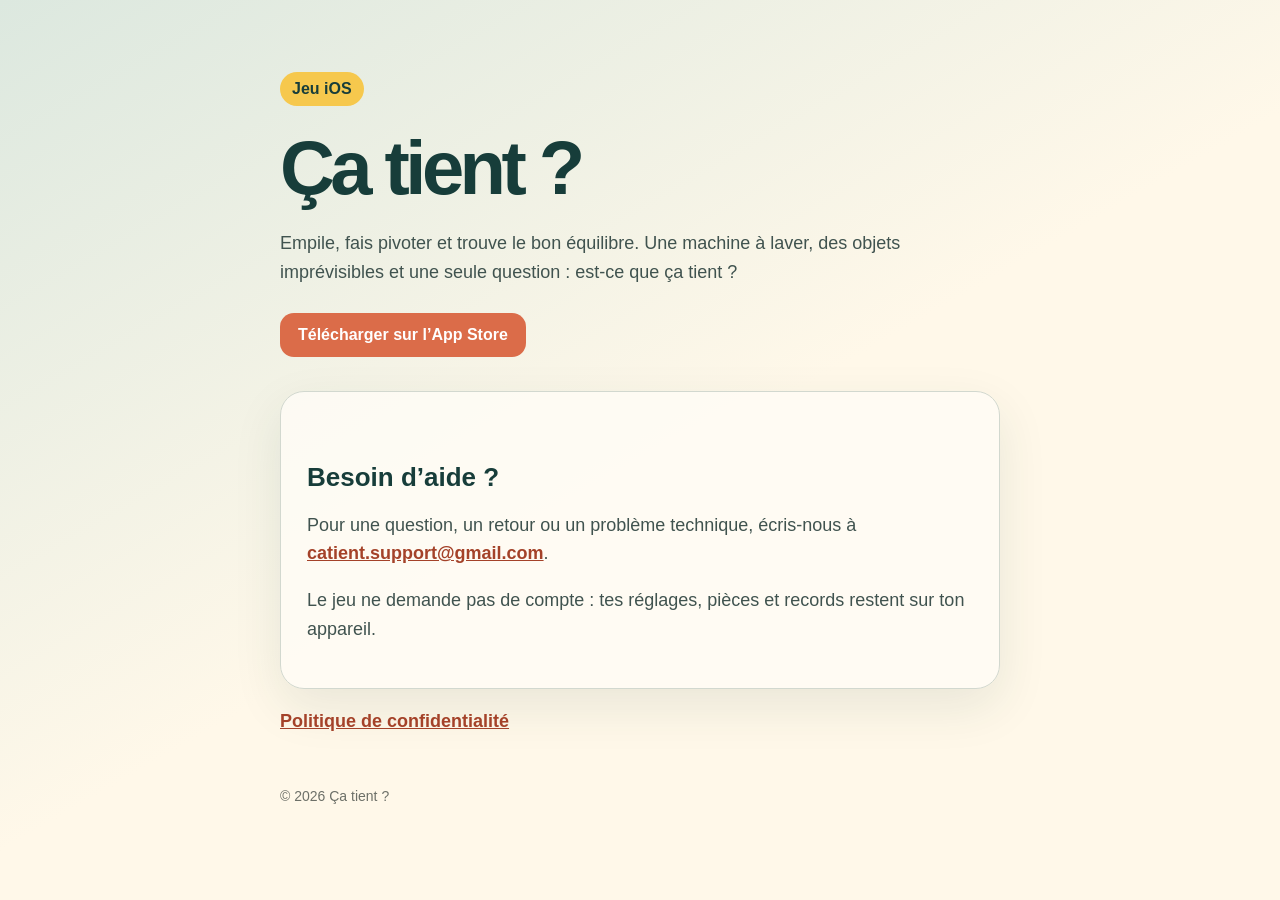
==== index.html @ 52b1aa3e "Add files via upload" ====
<!doctype html>
<html lang="fr">
<head>
  <meta charset="utf-8">
  <meta name="viewport" content="width=device-width, initial-scale=1">
  <meta name="description" content="Assistance officielle du jeu Ça tient ?">
  <title>Ça tient ? — Assistance</title>
  <style>
    :root { color-scheme: light; --ink:#173d3a; --paper:#fff8e9; --coral:#db6c49; --muted:#6d7068; }
    * { box-sizing:border-box; } body { margin:0; font-family:-apple-system,BlinkMacSystemFont,"Segoe UI",sans-serif; color:var(--ink); background:linear-gradient(150deg,#dce8df 0%,var(--paper) 52%); min-height:100vh; }
    main { width:min(720px,calc(100% - 40px)); margin:0 auto; padding:72px 0; } .badge { display:inline-block; margin-bottom:18px; padding:8px 12px; border-radius:999px; background:#f6c84d; font-weight:750; } h1 { margin:0; font-size:clamp(42px,10vw,76px); letter-spacing:-.06em; } h2 { margin:44px 0 10px; font-size:26px; } p,li { font-size:18px; line-height:1.6; color:#40534f; } .card { margin-top:34px; padding:26px; border:1px solid #d2d8cf; border-radius:24px; background:#fffdf7cc; box-shadow:0 18px 50px #173d3a18; } a { color:#a44229; font-weight:700; } .cta { display:inline-block; margin-top:8px; padding:13px 18px; border-radius:14px; color:white; background:var(--coral); text-decoration:none; } footer { margin-top:52px; color:var(--muted); font-size:14px; }
  </style>
</head>
<body>
  <main>
    <span class="badge">Jeu iOS</span>
    <h1>Ça tient ?</h1>
    <p>Empile, fais pivoter et trouve le bon équilibre. Une machine à laver, des objets imprévisibles et une seule question&nbsp;: est-ce que ça tient&nbsp;?</p>
    <a class="cta" href="https://apps.apple.com/fr/app/%C3%A7a-tient/id6809419002">Télécharger sur l’App Store</a>
    <section class="card">
      <h2>Besoin d’aide&nbsp;?</h2>
      <p>Pour une question, un retour ou un problème technique, écris-nous à <a href="mailto:catient.support@gmail.com">catient.support@gmail.com</a>.</p>
      <p>Le jeu ne demande pas de compte&nbsp;: tes réglages, pièces et records restent sur ton appareil.</p>
    </section>
    <p><a href="privacy.html">Politique de confidentialité</a></p>
    <footer>© 2026 Ça tient ?</footer>
  </main>
</body>
</html>
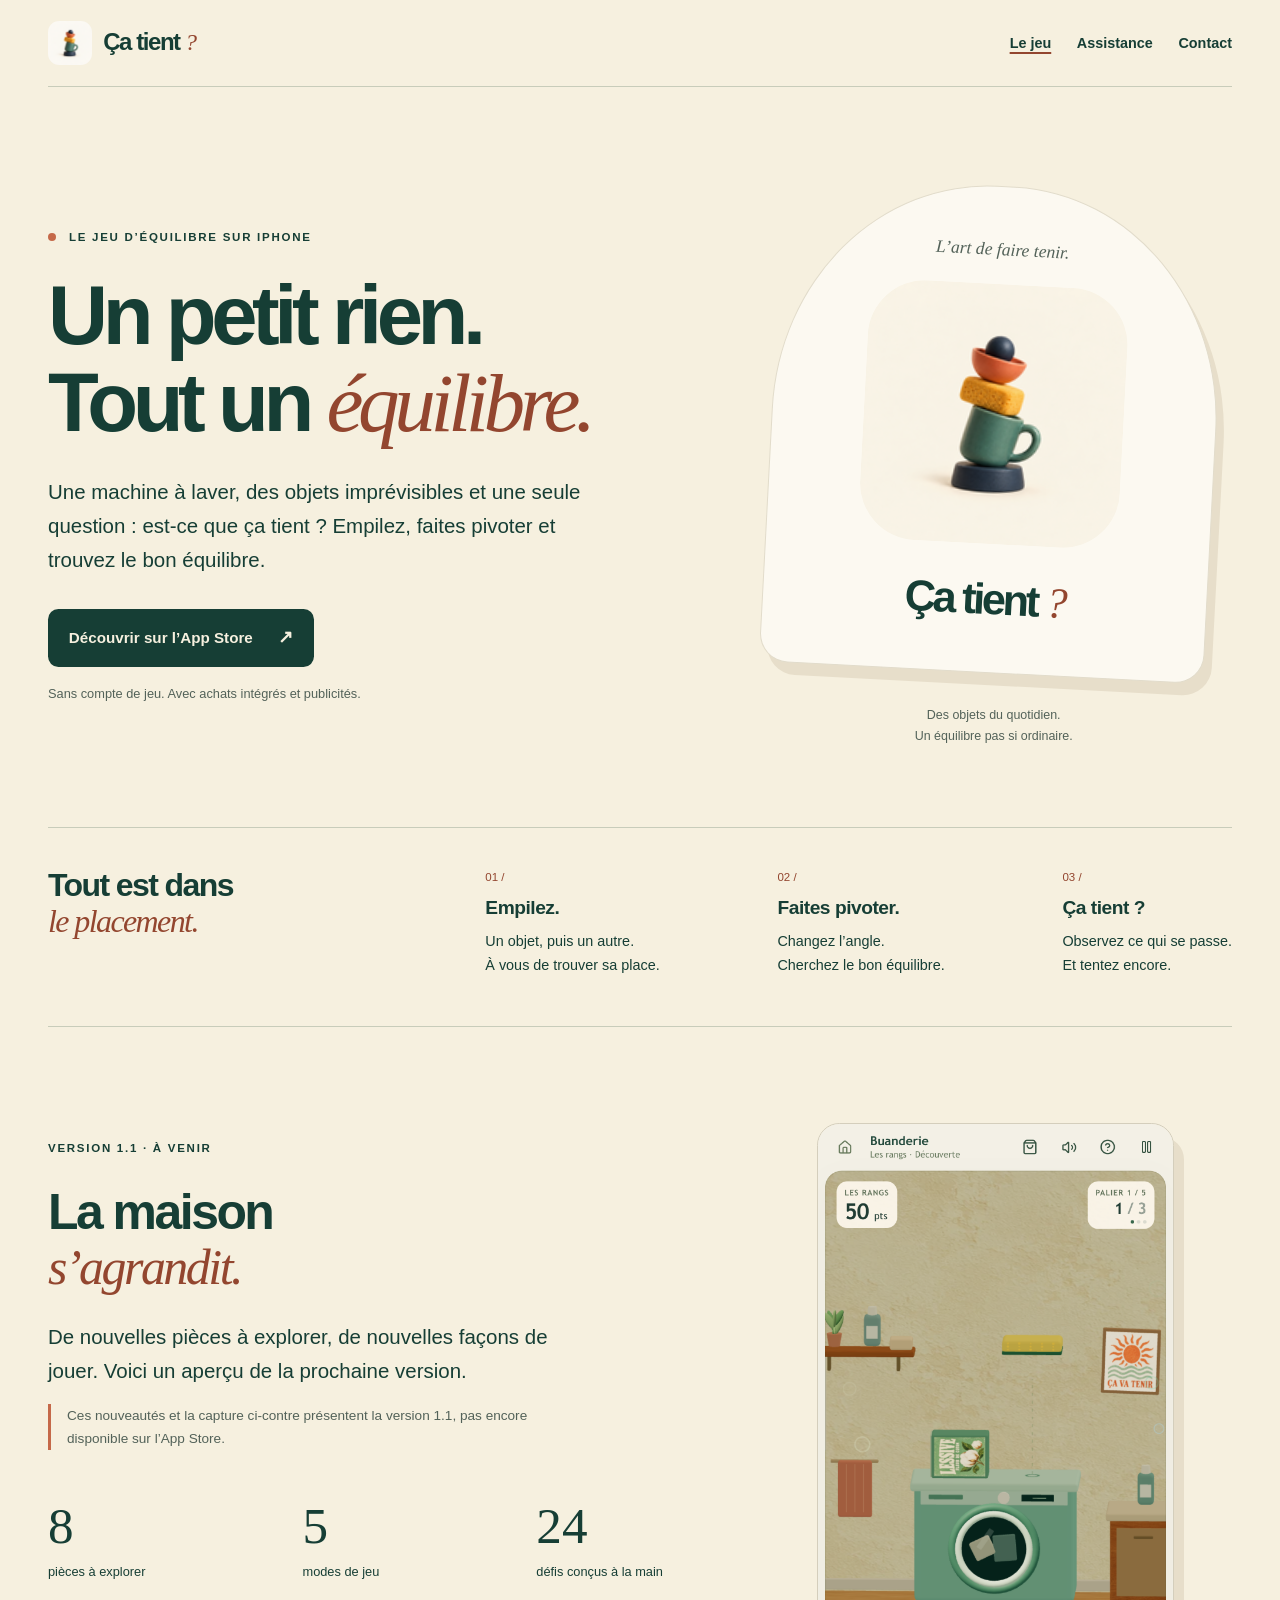
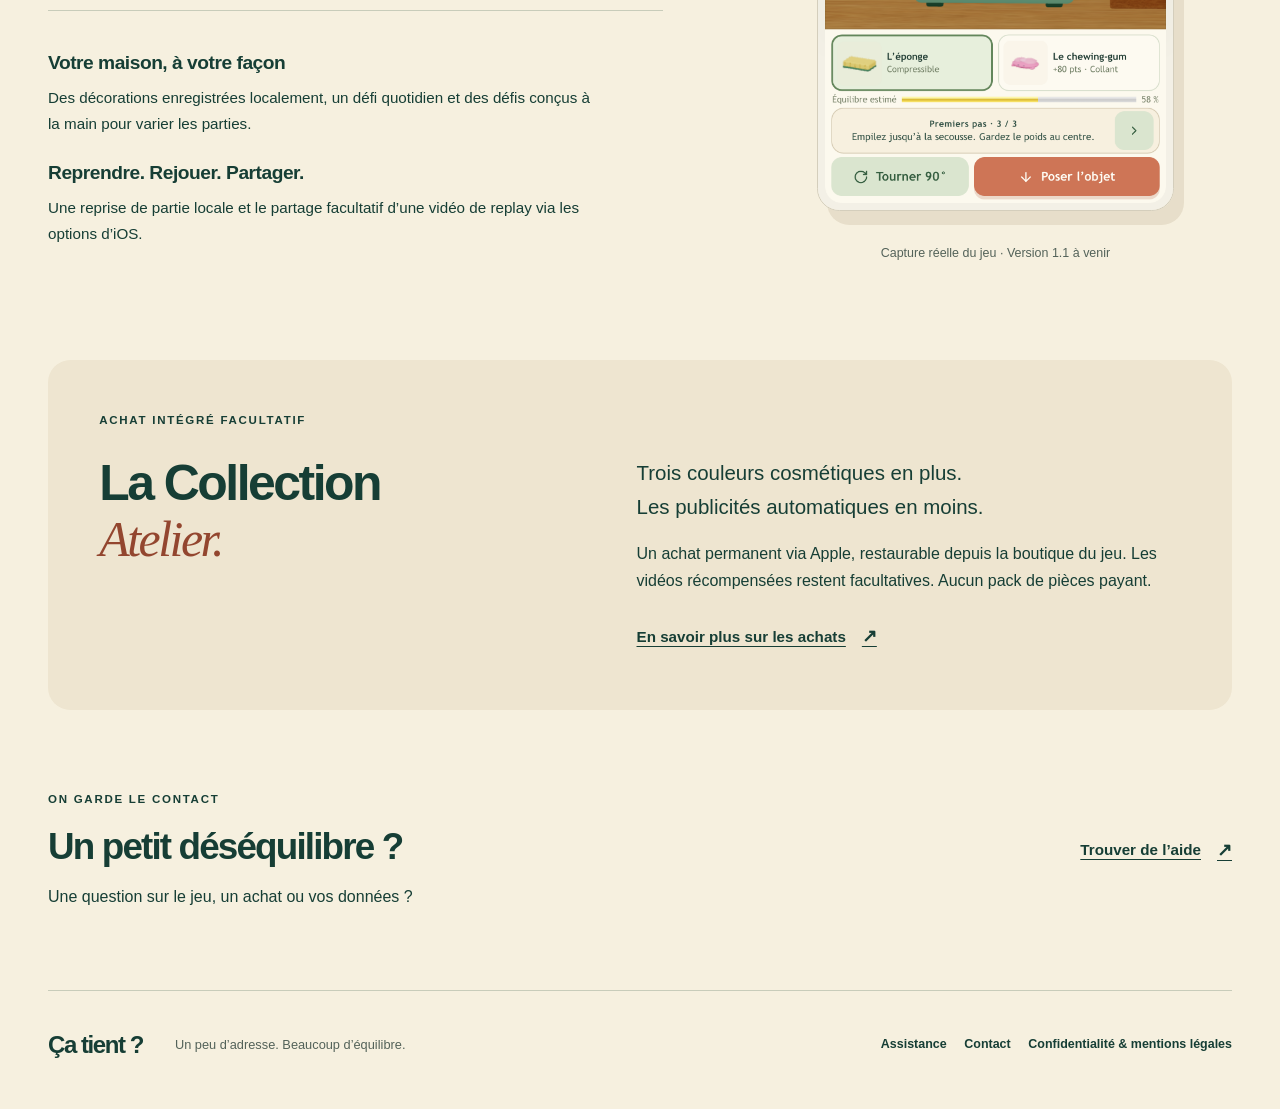
==== commit 0b8b2ba4: "Redesign public website, support and privacy pages" ====
--- a/index.html
+++ b/index.html
@@ -1,29 +1,54 @@
 <!doctype html>
 <html lang="fr">
 <head>
-  <meta charset="utf-8">
-  <meta name="viewport" content="width=device-width, initial-scale=1">
-  <meta name="description" content="Assistance officielle du jeu Ça tient ?">
-  <title>Ça tient ? — Assistance</title>
-  <style>
-    :root { color-scheme: light; --ink:#173d3a; --paper:#fff8e9; --coral:#db6c49; --muted:#6d7068; }
-    * { box-sizing:border-box; } body { margin:0; font-family:-apple-system,BlinkMacSystemFont,"Segoe UI",sans-serif; color:var(--ink); background:linear-gradient(150deg,#dce8df 0%,var(--paper) 52%); min-height:100vh; }
-    main { width:min(720px,calc(100% - 40px)); margin:0 auto; padding:72px 0; } .badge { display:inline-block; margin-bottom:18px; padding:8px 12px; border-radius:999px; background:#f6c84d; font-weight:750; } h1 { margin:0; font-size:clamp(42px,10vw,76px); letter-spacing:-.06em; } h2 { margin:44px 0 10px; font-size:26px; } p,li { font-size:18px; line-height:1.6; color:#40534f; } .card { margin-top:34px; padding:26px; border:1px solid #d2d8cf; border-radius:24px; background:#fffdf7cc; box-shadow:0 18px 50px #173d3a18; } a { color:#a44229; font-weight:700; } .cta { display:inline-block; margin-top:8px; padding:13px 18px; border-radius:14px; color:white; background:var(--coral); text-decoration:none; } footer { margin-top:52px; color:var(--muted); font-size:14px; }
-  </style>
+<meta charset="utf-8">
+<meta name="viewport" content="width=device-width, initial-scale=1">
+<link rel="canonical" href="https://catientgame.github.io/">
+<title>Tout un équilibre — Ça tient ?</title>
+<meta name="description" content="Empilez, faites pivoter et trouvez le bon équilibre. Découvrez Ça tient ?, le jeu sur iPhone, et un aperçu de la version 1.1 à venir.">
+<meta name="theme-color" content="#f6f0df">
+<meta property="og:type" content="website">
+<meta property="og:locale" content="fr_FR">
+<meta property="og:site_name" content="Ça tient ?">
+<meta property="og:title" content="Tout un équilibre — Ça tient ?">
+<meta property="og:description" content="Empilez, faites pivoter et trouvez le bon équilibre. Découvrez Ça tient ?, le jeu sur iPhone, et un aperçu de la version 1.1 à venir.">
+<meta property="og:url" content="https://catientgame.github.io/index.html">
+<meta property="og:image" content="https://catientgame.github.io/app-icon.png">
+<meta property="og:image:alt" content="L’icône de Ça tient ? : une tasse et des objets en équilibre.">
+<meta name="twitter:card" content="summary">
+<link rel="icon" type="image/png" href="app-icon.png">
+<link rel="apple-touch-icon" href="app-icon.png">
+<link rel="stylesheet" href="styles.css">
+<script src="site.js" defer></script>
 </head>
 <body>
-  <main>
-    <span class="badge">Jeu iOS</span>
-    <h1>Ça tient ?</h1>
-    <p>Empile, fais pivoter et trouve le bon équilibre. Une machine à laver, des objets imprévisibles et une seule question&nbsp;: est-ce que ça tient&nbsp;?</p>
-    <a class="cta" href="https://apps.apple.com/fr/app/%C3%A7a-tient/id6809419002">Télécharger sur l’App Store</a>
-    <section class="card">
-      <h2>Besoin d’aide&nbsp;?</h2>
-      <p>Pour une question, un retour ou un problème technique, écris-nous à <a href="mailto:catient.support@gmail.com">catient.support@gmail.com</a>.</p>
-      <p>Le jeu ne demande pas de compte&nbsp;: tes réglages, pièces et records restent sur ton appareil.</p>
-    </section>
-    <p><a href="privacy.html">Politique de confidentialité</a></p>
-    <footer>© 2026 Ça tient ?</footer>
-  </main>
+<a class="skip-link" href="#contenu">Aller au contenu</a>
+<header class="site-header wrap">
+<a class="brand" href="index.html" aria-label="Ça tient ? — Accueil"><img src="app-icon.png" width="44" height="44" alt=""><span>Ça tient <em>?</em></span></a>
+<nav aria-label="Navigation principale"><a href="index.html" aria-current="page">Le jeu</a><a href="support.html">Assistance</a><a href="contact.html">Contact</a></nav>
+</header>
+<main id="contenu">
+<section class="hero wrap" aria-labelledby="hero-title">
+<div class="hero-copy"><p class="eyebrow"><span class="little-dot" aria-hidden="true"></span> Le jeu d’équilibre sur iPhone</p>
+<h1 id="hero-title">Un petit rien.<br>Tout un <em>équilibre.</em></h1>
+<p class="lead">Une machine à laver, des objets imprévisibles et une seule question : est-ce que ça tient ? Empilez, faites pivoter et trouvez le bon équilibre.</p>
+<a class="button" href="https://apps.apple.com/app/id6809419002">Découvrir sur l’App Store <span aria-hidden="true">↗</span></a>
+<p class="fine-print">Sans compte de jeu. Avec achats intégrés et publicités.</p></div>
+<figure class="brand-visual"><div class="icon-composition"><span class="visual-note" aria-hidden="true">L’art de faire tenir.</span><img class="hero-icon" src="app-icon.png" width="180" height="180" alt="Icône de Ça tient ? : une tasse verte, une éponge, un bol et une bille en équilibre."><span class="visual-signature" aria-hidden="true">Ça tient <em>?</em></span></div><figcaption>Des objets du quotidien.<br>Un équilibre pas si ordinaire.</figcaption></figure>
+</section>
+<section class="how-to wrap" aria-labelledby="how-title"><h2 id="how-title">Tout est dans<br><em>le placement.</em></h2><ol><li><span aria-hidden="true">01 /</span><h3>Empilez.</h3><p>Un objet, puis un autre.<br>À vous de trouver sa place.</p></li><li><span aria-hidden="true">02 /</span><h3>Faites pivoter.</h3><p>Changez l’angle.<br>Cherchez le bon équilibre.</p></li><li><span aria-hidden="true">03 /</span><h3>Ça tient ?</h3><p>Observez ce qui se passe.<br>Et tentez encore.</p></li></ol></section>
+<section class="upcoming wrap" aria-labelledby="next-title">
+<div class="section-intro"><p class="eyebrow">Version 1.1 · À venir</p><h2 id="next-title">La maison<br><em>s’agrandit.</em></h2><p class="lead">De nouvelles pièces à explorer, de nouvelles façons de jouer. Voici un aperçu de la prochaine version.</p><p class="release-note">Ces nouveautés et la capture ci-contre présentent la version 1.1, pas encore disponible sur l’App Store.</p>
+<dl class="game-facts"><div><dt>8</dt><dd>pièces à explorer</dd></div><div><dt>5</dt><dd>modes de jeu</dd></div><div><dt>24</dt><dd>défis conçus à la main</dd></div></dl>
+<div class="feature-stories"><article><h3>Votre maison, à votre façon</h3><p>Des décorations enregistrées localement, un défi quotidien et des défis conçus à la main pour varier les parties.</p></article><article><h3>Reprendre. Rejouer. Partager.</h3><p>Une reprise de partie locale et le partage facultatif d’une vidéo de replay via les options d’iOS.</p></article></div></div>
+<figure class="game-visual"><div id="gameplay-fallback" class="capture-fallback"><img src="app-icon.png" width="180" height="180" alt="Icône du jeu Ça tient ?"><p>L’équilibre se prépare.<br>Version 1.1 à venir.</p></div><img id="gameplay" class="gameplay" alt="Aperçu de la version 1.1 : dans la buanderie, une éponge est prête à être posée au-dessus d’une boîte de lessive sur la machine à laver." hidden><figcaption>Capture réelle du jeu · Version 1.1 à venir</figcaption></figure>
+</section>
+<section class="atelier wrap" aria-labelledby="atelier-title"><p class="eyebrow">Achat intégré facultatif</p><div class="atelier-body"><h2 id="atelier-title">La Collection<br><em>Atelier.</em></h2><div><p class="lead">Trois couleurs cosmétiques en plus.<br>Les publicités automatiques en moins.</p><p>Un achat permanent via Apple, restaurable depuis la boutique du jeu. Les vidéos récompensées restent facultatives. Aucun pack de pièces payant.</p><a class="text-link" href="support.html#achats">En savoir plus sur les achats <span aria-hidden="true">↗</span></a></div></div></section>
+<section class="closing wrap"><div><p class="eyebrow">On garde le contact</p><h2>Un petit déséquilibre ?</h2><p>Une question sur le jeu, un achat ou vos données ?</p></div><a class="text-link" href="support.html">Trouver de l’aide <span aria-hidden="true">↗</span></a></section>
+</main>
+<footer class="site-footer wrap">
+<a class="footer-brand" href="index.html">Ça tient ?</a><p>Un peu d’adresse. Beaucoup d’équilibre.</p>
+<nav aria-label="Liens utiles"><a href="support.html">Assistance</a><a href="contact.html">Contact</a><a href="privacy.html">Confidentialité &amp; mentions légales</a></nav>
+</footer>
 </body>
 </html>
--- a/styles.css
+++ b/styles.css
@@ -0,0 +1,147 @@
+/* Local system typography; no tracking, remote fonts or UI dependencies. */
+:root{color-scheme:light;--paper:#f6f0df;--ink:#163e35;--accent:#c56949;--accent-ink:#93462f;--muted:#536259;--line:#c8ccba;--surface:#eee5d0;--white:#fcf9f1}
+*{box-sizing:border-box}
+html{scroll-behavior:smooth;scroll-padding-top:2rem}
+body{margin:0;background:var(--paper);color:var(--ink);font-family:-apple-system,BlinkMacSystemFont,"Segoe UI",sans-serif;font-size:1rem;line-height:1.7;-webkit-font-smoothing:antialiased}
+img{max-width:100%;height:auto;display:block}
+[hidden]{display:none!important}
+a{color:inherit;text-underline-offset:.25em;text-decoration-thickness:1px;touch-action:manipulation}
+a:hover{color:var(--accent-ink)}
+a:focus-visible{outline:3px solid var(--accent-ink);outline-offset:5px;border-radius:3px}
+::selection{background:var(--ink);color:var(--paper)}
+.wrap{width:min(100% - 3rem,74rem);margin-inline:auto}
+.skip-link{position:absolute;top:1rem;left:1rem;transform:translateY(-200%);padding:.7rem 1rem;background:var(--ink);color:var(--paper);z-index:3}
+.skip-link:focus{transform:none;color:var(--paper)}
+.site-header{display:flex;justify-content:space-between;align-items:center;gap:1rem;padding-block:1.3rem;border-bottom:1px solid var(--line)}
+.brand{display:flex;gap:.7rem;align-items:center;text-decoration:none;white-space:nowrap}
+.brand img{border-radius:.7rem;width:44px;height:44px}
+.brand span,.footer-brand{font-weight:750;font-size:1.5rem;letter-spacing:-.06em}
+.brand em{font-family:Georgia,serif;font-weight:400;color:var(--accent-ink)}
+.site-header nav,.site-footer nav{display:flex;flex-wrap:wrap;gap:.3rem 1.6rem}
+.site-header nav a,.site-footer nav a{display:inline-flex;min-height:44px;align-items:center;text-decoration:none;font-size:.9rem;font-weight:550}
+.site-header nav a[aria-current],.site-footer nav a[aria-current]{text-decoration:underline;text-decoration-color:var(--accent-ink);text-decoration-thickness:2px}
+h1,h2,h3,p,figure,dl,dd{margin:0}
+h1,h2,h3{text-wrap:balance}
+h1{font-size:clamp(3.2rem,6.5vw,5.9rem);line-height:1.04;letter-spacing:-.065em;font-weight:750}
+h2{font-size:clamp(2rem,3.9vw,3.4rem);line-height:1.12;letter-spacing:-.05em;font-weight:700}
+h3{font-size:1.4rem;line-height:1.3;letter-spacing:-.025em}
+h1 em,h2 em{font-family:Georgia,"Times New Roman",serif;font-weight:400;color:var(--accent-ink)}
+p{max-width:65ch;text-wrap:pretty}
+p+p{margin-top:1rem}
+.eyebrow{font-size:.72rem;font-weight:650;letter-spacing:.15em;text-transform:uppercase;margin-bottom:1.6rem}
+.little-dot{display:inline-block;width:.5rem;height:.5rem;border-radius:50%;background:var(--accent);margin-right:.5rem}
+.lead{font-size:clamp(1.12rem,1.6vw,1.3rem);line-height:1.65}
+.fine-print{font-size:.8rem;color:var(--muted)}
+.hero{display:grid;grid-template-columns:1.35fr 1fr;align-items:center;gap:4rem;padding-block:6.2rem 5rem}
+.hero-copy .lead{max-width:36rem;margin-top:1.8rem;margin-bottom:2rem}
+.button{display:inline-flex;gap:1.6rem;justify-content:space-between;align-items:center;min-height:52px;padding:.85rem 1.3rem;background:var(--ink);color:var(--paper);border-radius:.65rem;text-decoration:none;font-size:.95rem;font-weight:600;transition:background .18s,transform .18s}
+.button:hover{background:#285448;color:var(--paper);transform:translateY(-2px)}
+.button:active{transform:translateY(1px)}
+.button+.fine-print{margin-top:1rem}
+.button span,.text-link span{font-size:1.2em}
+.brand-visual{text-align:center;min-width:0;padding-inline:1rem}
+.icon-composition{background:var(--white);border-radius:48% 48% 1.8rem 1.8rem;padding:3rem 1.5rem 2.2rem;transform:rotate(3deg);border:1px solid #e2dccb;box-shadow:8px 12px 0 #e7deca}
+.visual-note{font-family:Georgia,serif;font-size:1.1rem;font-style:italic;color:var(--muted)}
+.hero-icon{width:clamp(180px,21vw,260px);border-radius:22%;margin:1.2rem auto;mix-blend-mode:multiply}
+.visual-signature{font-size:2.7rem;font-weight:750;letter-spacing:-.075em}
+.visual-signature em{font-family:Georgia,serif;font-weight:400;color:var(--accent-ink)}
+figcaption{margin-top:2rem;font-size:.78rem;color:var(--muted);text-align:center}
+.how-to{padding-block:2.5rem 3rem;border-block:1px solid var(--line);display:grid;grid-template-columns:1fr 2fr;gap:4rem}
+.how-to h2{font-size:2rem}
+.how-to ol{display:flex;gap:2rem;list-style:none;padding:0;margin:0;justify-content:space-between}
+.how-to li>span{display:block;font-size:.72rem;color:var(--accent-ink);margin-bottom:.5rem;font-variant-numeric:tabular-nums}
+.how-to h3{font-size:1.2rem;margin-bottom:.5rem}
+.how-to p{font-size:.9rem}
+.upcoming{display:grid;grid-template-columns:1.3fr 1fr;gap:6rem;align-items:center;padding-block:6rem}
+.section-intro h2{margin-bottom:1.5rem}
+.section-intro .lead{max-width:34rem}
+.release-note{border-left:3px solid var(--accent);padding-left:1rem;font-size:.85rem;color:var(--muted);max-width:34rem}
+.game-facts{display:flex;justify-content:space-between;gap:1.5rem;padding-block:1.8rem;margin-block:1rem;border-bottom:1px solid var(--line)}
+.game-facts dt{font-family:Georgia,serif;font-size:3.2rem;font-weight:400;line-height:1.2;font-variant-numeric:tabular-nums}
+.game-facts dd{font-size:.8rem;max-width:8rem;line-height:1.4;margin-top:.4rem}
+.feature-stories article{padding-top:1.5rem}
+.feature-stories h3{font-size:1.2rem;margin-bottom:.6rem}
+.feature-stories p{font-size:.95rem}
+.game-visual{min-width:0;max-width:24rem;justify-self:center}
+.gameplay{max-height:43rem;width:auto;max-width:100%;border-radius:1.4rem;border:1px solid #d4cebc;box-shadow:10px 14px 0 #e7deca}
+.capture-fallback{padding:3rem 2rem;background:var(--white);border-radius:1.4rem;text-align:center}
+.capture-fallback img{margin:0 auto 1.5rem;border-radius:1rem}
+.atelier{padding:3.2rem;background:var(--surface);border-radius:1.4rem}
+.atelier-body{display:grid;grid-template-columns:1fr 1.15fr;gap:4rem}
+.atelier .lead{margin-bottom:1rem}
+.text-link{display:inline-flex;align-items:center;gap:1rem;min-height:44px;font-weight:600;font-size:.95rem}
+.atelier .text-link{margin-top:1.3rem}
+.closing{padding-block:5rem;display:flex;align-items:center;justify-content:space-between;gap:2rem}
+.closing .eyebrow{margin-bottom:1rem}
+.closing h2{font-size:2.3rem;margin-bottom:1rem}
+.site-footer{border-top:1px solid var(--line);padding-block:2rem 2.6rem;display:flex;flex-wrap:wrap;justify-content:space-between;align-items:center;gap:1rem 2rem}
+.footer-brand{text-decoration:none;min-height:44px;display:inline-flex;align-items:center}
+.site-footer>p{font-size:.8rem;color:var(--muted)}
+.site-footer nav{gap:.2rem 1.1rem}
+.site-footer nav a{font-size:.78rem}
+.page-heading{padding-block:5.5rem 4.5rem;max-width:52rem}
+.page-heading .lead{margin-top:1.7rem;max-width:45rem}
+.document-layout{display:grid;grid-template-columns:17rem minmax(0,1fr);gap:5rem;align-items:start;padding-bottom:5rem}
+.contents{position:sticky;top:2rem;border-top:1px solid var(--line);padding-top:1.3rem}
+.contents .eyebrow{margin-bottom:.8rem}
+.contents a{display:block;min-height:44px;padding:.55rem 0;font-size:.9rem}
+.prose{max-width:46rem;min-width:0}
+.prose section{padding-bottom:2.5rem}
+.prose section+section{border-top:1px solid var(--line);padding-top:2.5rem}
+.prose h2{font-size:1.85rem;margin-bottom:1.2rem}
+.prose h3{font-size:1.2rem;margin-block:1.5rem 1rem}
+.prose section>h3:first-child{margin-top:0}
+.prose p,.prose li{color:#344d42}
+.prose a{color:var(--ink);font-weight:600;overflow-wrap:anywhere}
+.prose a:hover{color:var(--accent-ink)}
+.prose .button{color:var(--paper);margin-top:1.5rem}
+.prose ul,.prose ol{padding-left:1.4rem}
+.prose li{padding-left:.3rem;margin-bottom:.6rem}
+.legal-prose>h2{margin-top:2.5rem}
+.legal-prose .publisher{border-top:1px solid var(--line);padding-top:2.5rem;margin-top:3rem}
+.editorial{display:grid;grid-template-columns:1fr 1.15fr;gap:6rem;padding-block:4rem}
+.contact-band{border-block:1px solid var(--line);padding-block:2rem;display:flex;align-items:center;justify-content:space-between;gap:2rem}
+.contact-band h2{font-size:1.5rem;letter-spacing:-.03em;margin-bottom:.4rem}
+.contact-band p{font-size:.9rem;max-width:24rem}
+.email-link{font-size:clamp(1.05rem,2vw,1.6rem);font-weight:650;min-height:44px;display:inline-block;padding-block:.6rem;overflow-wrap:anywhere}
+.not-found{min-height:65vh;padding-block:6rem}
+.not-found .lead{margin-block:1.8rem 2rem;max-width:38rem}
+.error-links{display:flex;flex-wrap:wrap;gap:1rem 2rem;align-items:center}
+@media(min-width:1200px){.site-footer>p{margin-right:auto}}
+@media(max-width:900px){.hero{gap:2rem;padding-block:4rem}.editorial,.upcoming{gap:3rem}.document-layout{grid-template-columns:13rem minmax(0,1fr);gap:2.5rem}.atelier-body{gap:2rem}.contact-band{align-items:start;flex-direction:column;gap:1rem}.how-to{grid-template-columns:1fr;gap:2rem}}
+@media(max-width:640px){
+.wrap{width:calc(100% - 2.5rem)}
+.site-header{align-items:start;flex-direction:column;gap:.6rem;padding-block:1rem .6rem}
+.site-header nav{width:100%;justify-content:space-between;gap:.5rem}
+.site-header nav a{font-size:.85rem}
+.brand span{font-size:1.4rem}
+.hero{grid-template-columns:1fr;padding-block:3.5rem 2.5rem;gap:3rem}
+h1{font-size:clamp(2.85rem,11.5vw,4.5rem)}
+.hero-copy .lead{margin-top:1.5rem}
+.brand-visual{max-width:20rem;width:95%;margin:auto}
+.icon-composition{padding-top:2rem}
+.hero-icon{width:180px}
+.visual-signature{font-size:2.3rem}
+.how-to ol{flex-direction:column;gap:1.5rem}
+.how-to li{position:relative;padding-left:2.5rem}
+.how-to li>span{position:absolute;left:0;top:.15rem}
+.how-to p br{display:none}
+.upcoming{grid-template-columns:1fr;gap:2.5rem;padding-block:3.5rem}
+.game-facts{gap:1rem}
+.game-facts dt{font-size:2.5rem}
+.game-facts dd{font-size:.78rem}
+.game-visual{width:90%;max-width:20rem}
+.editorial{grid-template-columns:1fr;gap:2rem;padding-block:3.5rem}
+.atelier{padding:2rem 1.4rem}
+.atelier-body{grid-template-columns:1fr;gap:1.5rem}
+.closing{flex-direction:column;align-items:start;gap:1rem;padding-block:3.5rem}
+.site-footer{align-items:start;flex-direction:column;gap:.5rem}
+.site-footer nav{gap:.3rem 1rem}
+.page-heading{padding-block:3.5rem 2.5rem}
+.document-layout{grid-template-columns:1fr;gap:2.5rem;padding-bottom:2rem}
+.contents{position:static}
+.contents a{padding-block:.6rem}
+.prose h2{font-size:1.7rem}
+.not-found{padding-block:4rem}
+}
+@media(prefers-reduced-motion:reduce){html{scroll-behavior:auto}*,*::before,*::after{transition:none!important;animation:none!important}.button:hover,.button:active{transform:none}}
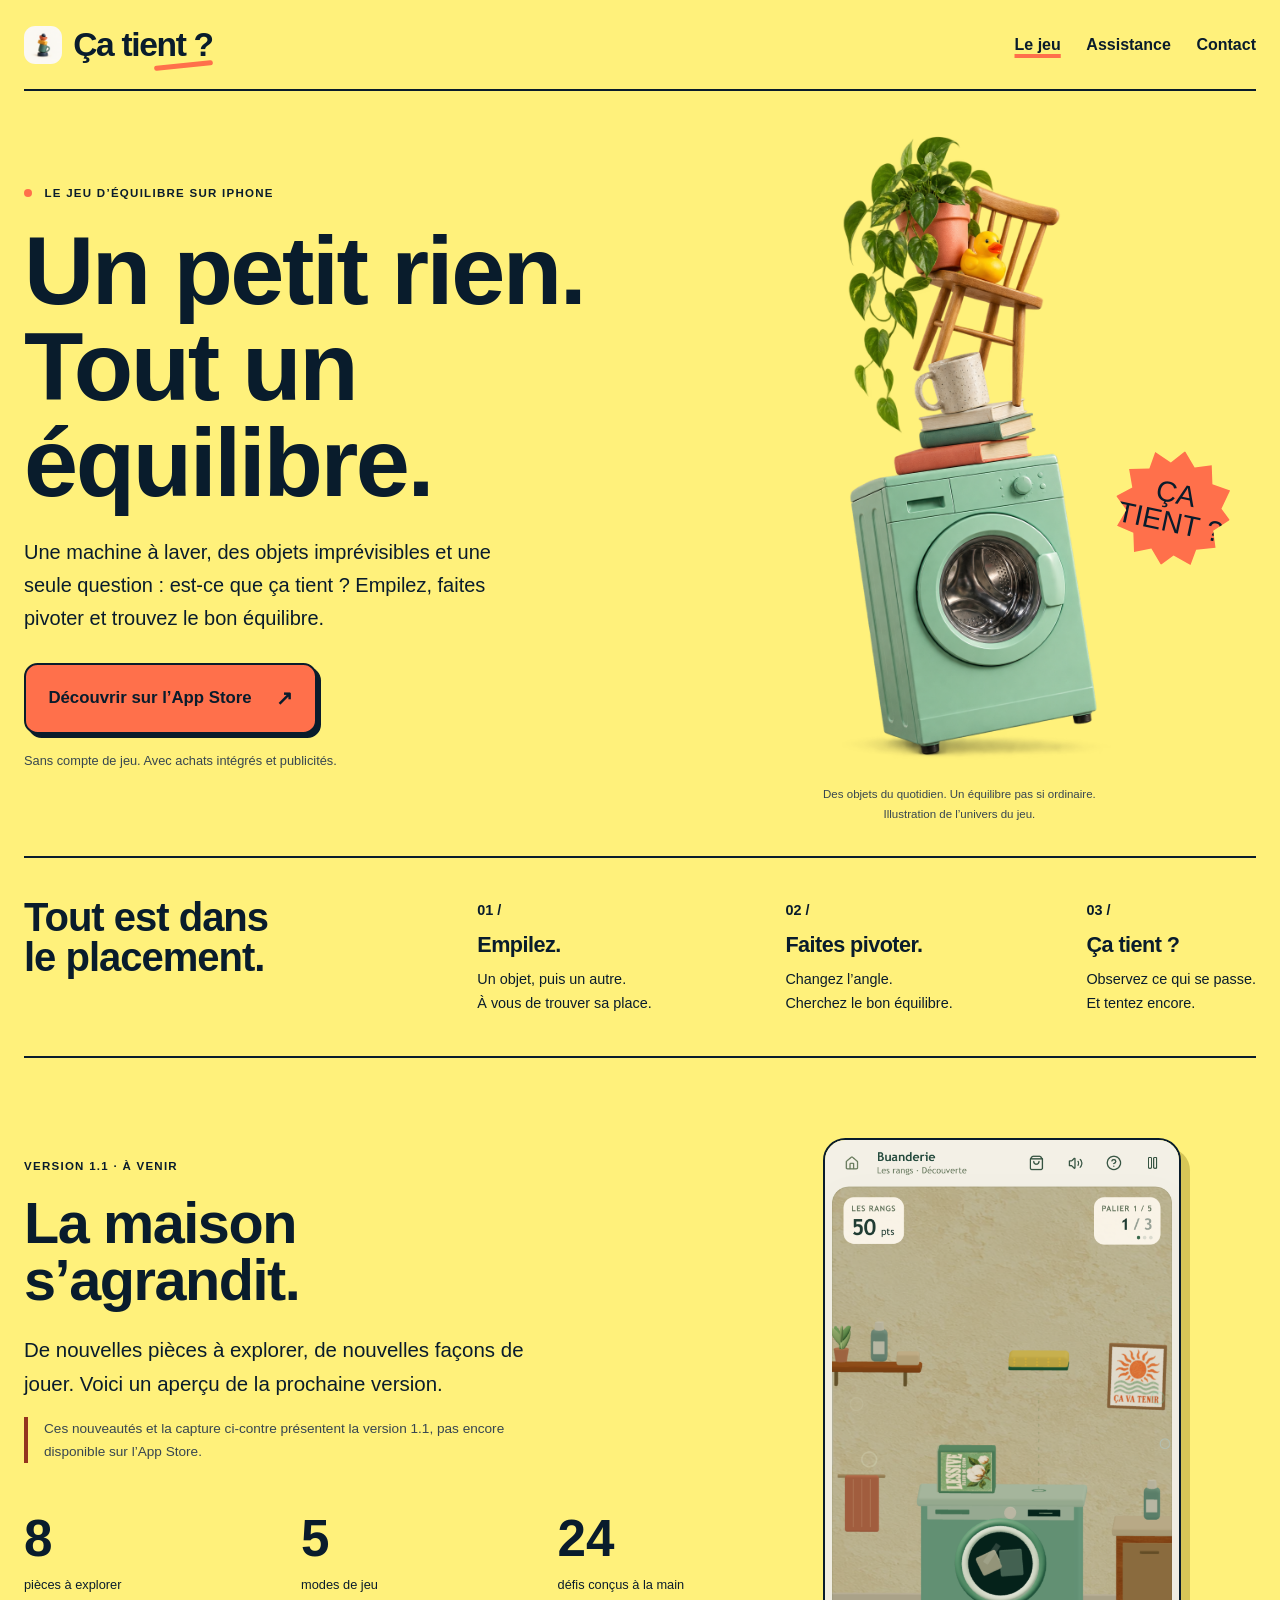
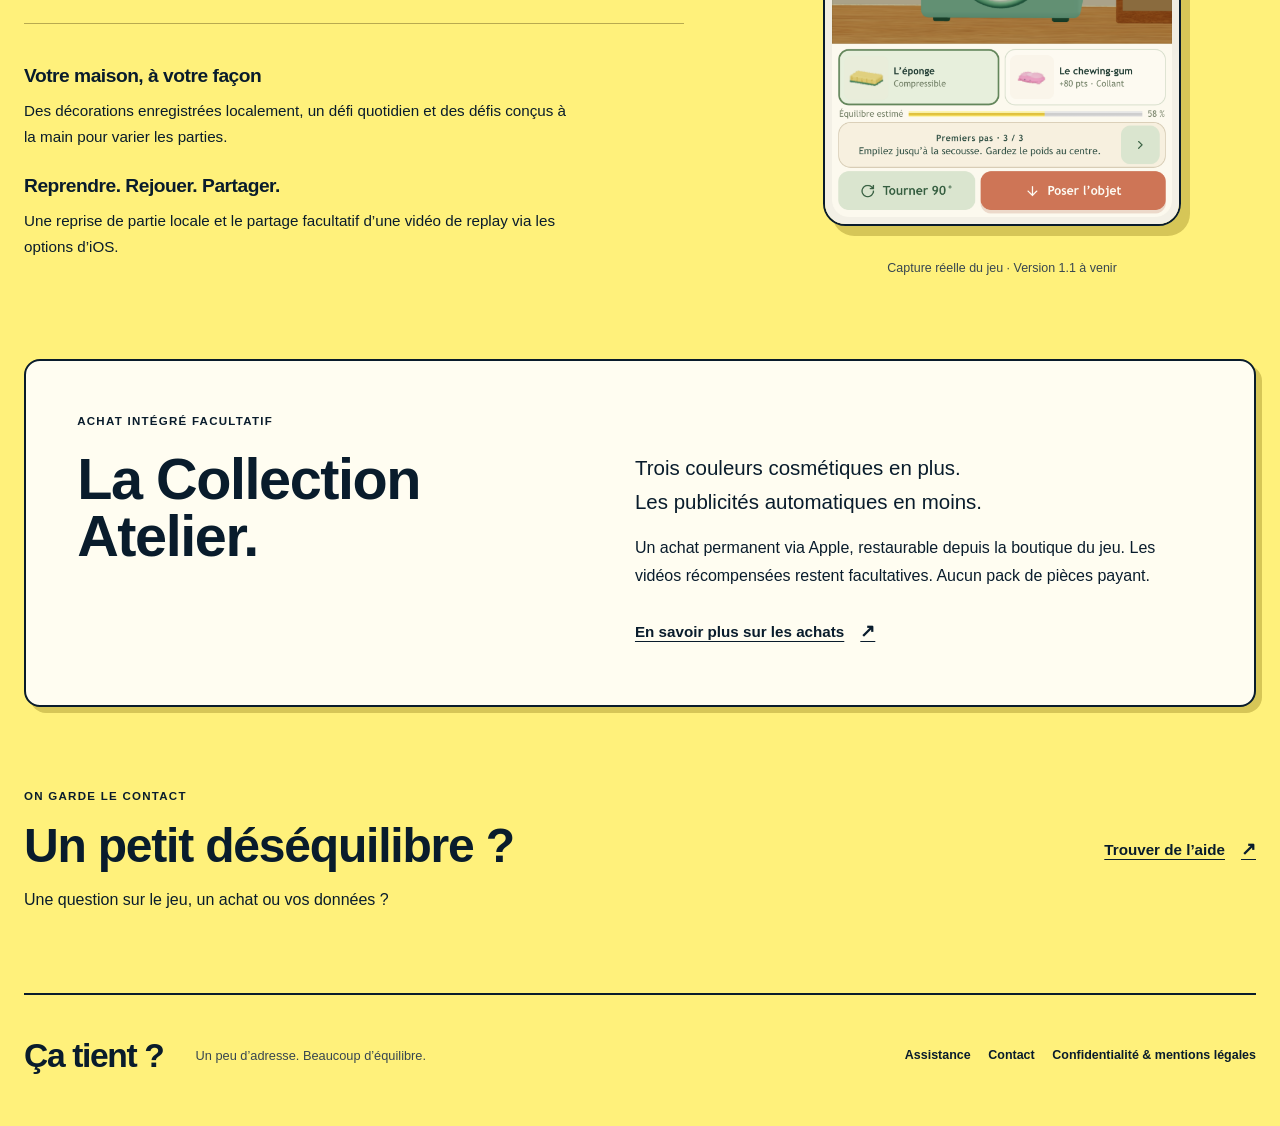
==== commit 1d61a9ae: "Apply Pop graphique identity with generated illustrations" ====
--- a/index.html
+++ b/index.html
@@ -6,7 +6,7 @@
 <link rel="canonical" href="https://catientgame.github.io/">
 <title>Tout un équilibre — Ça tient ?</title>
 <meta name="description" content="Empilez, faites pivoter et trouvez le bon équilibre. Découvrez Ça tient ?, le jeu sur iPhone, et un aperçu de la version 1.1 à venir.">
-<meta name="theme-color" content="#f6f0df">
+<meta name="theme-color" content="#fff17b">
 <meta property="og:type" content="website">
 <meta property="og:locale" content="fr_FR">
 <meta property="og:site_name" content="Ça tient ?">
@@ -19,6 +19,7 @@
 <link rel="icon" type="image/png" href="app-icon.png">
 <link rel="apple-touch-icon" href="app-icon.png">
 <link rel="stylesheet" href="styles.css">
+<link rel="stylesheet" href="pop.css">
 <script src="site.js" defer></script>
 </head>
 <body>
@@ -34,7 +35,7 @@
 <p class="lead">Une machine à laver, des objets imprévisibles et une seule question : est-ce que ça tient ? Empilez, faites pivoter et trouvez le bon équilibre.</p>
 <a class="button" href="https://apps.apple.com/app/id6809419002">Découvrir sur l’App Store <span aria-hidden="true">↗</span></a>
 <p class="fine-print">Sans compte de jeu. Avec achats intégrés et publicités.</p></div>
-<figure class="brand-visual"><div class="icon-composition"><span class="visual-note" aria-hidden="true">L’art de faire tenir.</span><img class="hero-icon" src="app-icon.png" width="180" height="180" alt="Icône de Ça tient ? : une tasse verte, une éponge, un bol et une bille en équilibre."><span class="visual-signature" aria-hidden="true">Ça tient <em>?</em></span></div><figcaption>Des objets du quotidien.<br>Un équilibre pas si ordinaire.</figcaption></figure>
+<figure class="brand-visual pop-visual"><img class="pop-hero" src="pop-hero-v1.png" width="1024" height="1536" fetchpriority="high" alt="Illustration : une machine à laver menthe soutient une pile improbable de livres, une tasse, une chaise et un canard."><span class="pop-sticker" aria-hidden="true">ÇA<br>TIENT ?</span><figcaption>Des objets du quotidien. Un équilibre pas si ordinaire.<br>Illustration de l’univers du jeu.</figcaption></figure>
 </section>
 <section class="how-to wrap" aria-labelledby="how-title"><h2 id="how-title">Tout est dans<br><em>le placement.</em></h2><ol><li><span aria-hidden="true">01 /</span><h3>Empilez.</h3><p>Un objet, puis un autre.<br>À vous de trouver sa place.</p></li><li><span aria-hidden="true">02 /</span><h3>Faites pivoter.</h3><p>Changez l’angle.<br>Cherchez le bon équilibre.</p></li><li><span aria-hidden="true">03 /</span><h3>Ça tient ?</h3><p>Observez ce qui se passe.<br>Et tentez encore.</p></li></ol></section>
 <section class="upcoming wrap" aria-labelledby="next-title">
--- a/pop.css
+++ b/pop.css
@@ -0,0 +1,54 @@
+/* Pop graphique — shared across the public pages. */
+:root{--paper:#fff17b;--ink:#091c2c;--accent:#ff704b;--accent-ink:#94351f;--muted:#374650;--line:#b8aa50;--surface:#fff8cb;--white:#fffdf1}
+body{background:var(--paper);color:var(--ink)}
+.wrap{width:min(100% - 3rem,78rem)}
+.site-header{border-bottom:2px solid var(--ink);padding-block:1rem}
+.brand span,.footer-brand{font-family:Impact,'Arial Narrow','Helvetica Neue',sans-serif;font-size:2.1rem;font-weight:900;letter-spacing:-.04em}
+.brand em{font:inherit;color:inherit;position:relative}
+.brand em:after{content:'';height:5px;background:var(--accent);position:absolute;bottom:-5px;left:-2.5rem;right:0;transform:rotate(-6deg);border-radius:3px}
+.brand img{width:38px;height:38px}
+.site-header nav a{font-weight:750;font-size:1rem}
+.site-header nav a[aria-current]{text-decoration-thickness:4px;text-decoration-color:var(--accent)}
+h1,h2{font-family:Impact,'Arial Narrow','Helvetica Neue',sans-serif;font-weight:900;letter-spacing:-.025em;line-height:.99}
+h1{font-size:clamp(3.8rem,7.6vw,7rem)}
+h1 em,h2 em{font:inherit;color:inherit}
+h2{font-size:clamp(2.5rem,4.5vw,4rem)}
+.hero{grid-template-columns:1.05fr 1fr;gap:1rem;padding-block:2.5rem 2rem;min-height:680px}
+.hero-copy{position:relative;z-index:1}
+.hero-copy .lead{font-size:1.25rem;max-width:32rem;margin-block:1.5rem 1.8rem}
+.eyebrow{font-weight:800;letter-spacing:.11em;margin-bottom:1.2rem}
+.button{background:var(--accent);color:var(--ink);border:2px solid var(--ink);box-shadow:4px 4px 0 var(--ink);border-radius:.85rem;font-size:1.05rem;font-weight:800;min-height:58px;padding:1rem 1.4rem;gap:1.5rem}
+.button:hover{background:#ff8c6e;color:var(--ink);transform:translateY(-2px)}
+.button:active{box-shadow:1px 1px 0 var(--ink);transform:translate(2px,2px)}
+.button:focus-visible{outline-color:var(--ink);outline-width:3px}
+.prose .button{color:var(--ink)}
+.pop-visual{position:relative;padding:0;align-self:center;width:100%;max-width:34rem;justify-self:center}
+.pop-hero{width:100%;height:650px;object-fit:contain}
+.pop-visual figcaption{margin-top:.25rem;font-size:.72rem}
+.pop-sticker{position:absolute;right:0;top:46%;display:grid;place-content:center;width:116px;height:116px;background:var(--accent);color:var(--ink);font-family:Impact,'Arial Narrow',sans-serif;font-size:1.8rem;line-height:1;transform:rotate(12deg);clip-path:polygon(50% 0%,61% 12%,75% 7%,79% 23%,95% 25%,91% 42%,100% 50%,88% 62%,93% 76%,77% 81%,75% 95%,59% 90%,50% 100%,39% 88%,25% 94%,21% 78%,6% 75%,11% 60%,0 50%,12% 40%,6% 25%,23% 21%,25% 6%,40% 12%)}
+.how-to{border-block:2px solid var(--ink);padding-block:2.5rem}
+.how-to h2{font-size:2.5rem}
+.how-to li>span{color:var(--ink);font-size:.9rem;font-weight:800}
+.how-to h3{font-size:1.35rem}
+.upcoming{gap:4rem;padding-block:5rem}
+.game-facts dt{font-family:Impact,'Arial Narrow',sans-serif;font-weight:900}
+.release-note{border-left:4px solid var(--accent-ink)}
+.gameplay{border:2px solid var(--ink);box-shadow:9px 10px 0 #d6c657}
+.atelier{background:var(--white);border:2px solid var(--ink);border-radius:1rem;box-shadow:6px 6px 0 #d6c657}
+.closing h2{font-size:3rem}
+.site-footer{border-top:2px solid var(--ink)}
+.page-heading{max-width:none;padding-block:4rem 3.5rem}
+.illustrated-heading{display:grid;grid-template-columns:1.5fr 1fr;gap:2rem;align-items:center}
+.support-art{width:100%;max-width:340px;justify-self:end}
+.contents{border-top:0;padding-top:0}
+.contents a{background:var(--white);border:1px solid var(--ink);border-radius:.5rem;margin-bottom:.65rem;padding:.8rem 1rem;text-decoration:none;font-weight:700;min-height:52px;box-shadow:2px 2px 0 #d6c657}
+.contents a:hover{background:var(--surface);transform:translateX(2px)}
+.document-layout{grid-template-columns:17rem minmax(0,1fr);gap:3rem}
+.prose{background:var(--white);padding:2rem;border:1px solid var(--ink);border-radius:.75rem;max-width:none}
+.prose p,.prose li{color:#273747}
+.prose h2{font-family:inherit;font-size:1.6rem;line-height:1.2;letter-spacing:-.03em;font-weight:800}
+.contact-band{border:2px solid var(--ink);border-radius:.75rem;padding:1.7rem;background:var(--white);box-shadow:5px 5px 0 #d6c657}
+.email-link{color:var(--ink);text-decoration-color:var(--accent-ink);font-weight:800}
+.editorial{gap:3rem}
+@media(max-width:900px){.hero{min-height:0}.pop-hero{height:520px}.pop-sticker{width:90px;height:90px;font-size:1.4rem}.document-layout{grid-template-columns:13rem minmax(0,1fr);gap:1.5rem}.prose{padding:1.5rem}.illustrated-heading{grid-template-columns:1.4fr 1fr}}
+@media(max-width:640px){.wrap{width:calc(100% - 2rem)}.site-header{gap:.8rem}.brand span{font-size:2rem}.site-header nav a{font-size:.9rem}.hero{grid-template-columns:1fr;gap:.5rem;padding-top:2.5rem}.hero h1{font-size:clamp(3.5rem,13vw,5.1rem)}.hero-copy .lead{font-size:1.06rem}.hero .button{width:100%;font-size:.96rem}.pop-visual{max-width:27rem;width:100%}.pop-hero{height:450px}.pop-sticker{right:1rem;top:48%}.how-to h2{font-size:2.4rem}.upcoming{gap:2.5rem;padding-block:3.5rem}.atelier{padding:1.8rem 1.2rem}.page-heading{padding-block:2.8rem}.page-heading h1{font-size:clamp(3.2rem,12vw,4.7rem)}.illustrated-heading{grid-template-columns:1fr;gap:1rem}.support-art{max-width:210px;justify-self:center}.document-layout{grid-template-columns:1fr;gap:1.5rem}.contents{position:static}.prose{padding:1.3rem}.editorial{grid-template-columns:1fr}.closing h2{font-size:2.5rem}.contact-band{padding:1.25rem}.email-link{font-size:1rem}.game-facts dt{font-size:2.6rem}}
